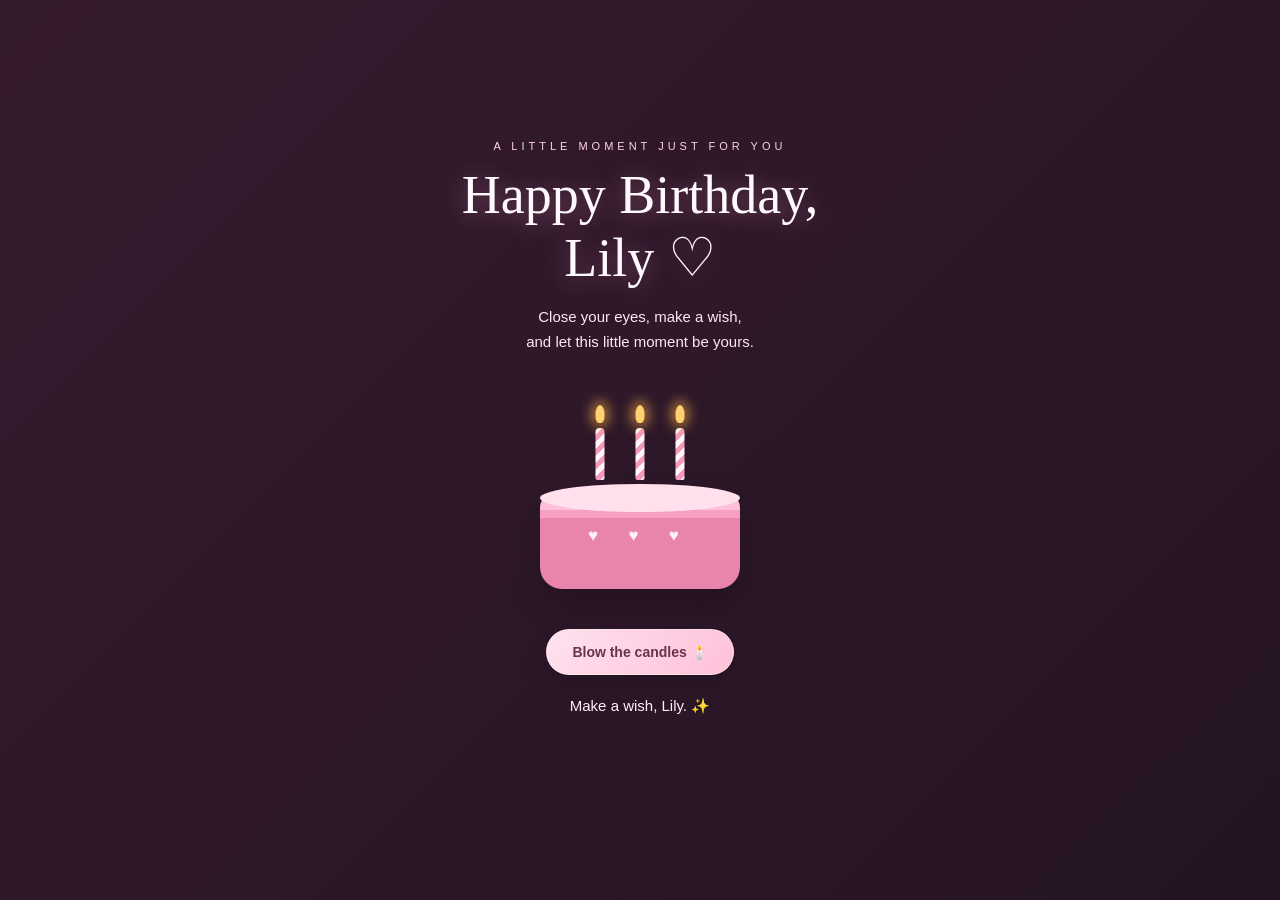
==== birthday.html @ eec91038 "Add files via upload" ====
<!DOCTYPE html>
<html lang="en">
<head>
  <meta charset="UTF-8">
  <meta name="viewport" content="width=device-width, initial-scale=1.0">
  <title>Happy Birthday, Lily 💗</title>

  <style>
    * {
      box-sizing: border-box;
    }

    body {
      margin: 0;
      min-height: 100vh;
      overflow: hidden;
      font-family: Georgia, serif;
      color: #fff8fc;
      background: #321b2c;
    }

    .background-video {
      position: fixed;
      inset: -12px;
      width: calc(100% + 24px);
      height: calc(100% + 24px);
      object-fit: cover;
      filter: blur(10px) brightness(0.48);
      z-index: -2;
    }

    .shade {
      position: fixed;
      inset: 0;
      background: linear-gradient(
        135deg,
        #401c354d,
        #170e1b80
      );
      z-index: -1;
    }

    .birthday-screen {
      min-height: 100vh;
      min-height: 100dvh;
      padding: 24px 16px;
      display: flex;
      align-items: center;
      justify-content: center;
      text-align: center;
    }

    .content {
      width: 100%;
      max-width: 440px;
      animation: appear 1.2s ease both;
    }

    .eyebrow {
      font-family: Arial, sans-serif;
      font-size: 11px;
      letter-spacing: 4px;
      text-transform: uppercase;
      color: #ffd4e5;
    }

    h1 {
      font-size: clamp(36px, 10vw, 54px);
      font-weight: normal;
      margin: 12px 0;
      text-shadow: 0 3px 24px #ff9fc966;
    }

    .subtitle {
      font-family: Arial, sans-serif;
      font-size: 15px;
      color: #ffe9f1;
      line-height: 1.7;
    }

    .cake-area {
      margin: 30px auto 24px;
      width: 240px;
      height: 220px;
      position: relative;
      display: flex;
      justify-content: center;
      align-items: flex-end;
    }

    .cake {
      position: relative;
      width: 200px;
      height: 95px;
      margin-bottom: 16px;
      border-radius: 14px 14px 22px 22px;
      background: linear-gradient(
        #ffbfd7 0 17%,
        #f8a0c2 17% 25%,
        #e985ad 25% 100%
      );
      box-shadow: 0 15px 35px #00000035;
    }

    .cake::before {
      content: "";
      position: absolute;
      width: 100%;
      height: 28px;
      top: -10px;
      left: 0;
      border-radius: 50%;
      background: #ffe0ec;
    }

    .cake::after {
      content: "♥  ♥  ♥";
      position: absolute;
      inset: 32px 0 auto;
      color: #fff0f6;
      font-size: 17px;
      letter-spacing: 13px;
      text-align: center;
    }

    .candles {
      position: absolute;
      z-index: 2;
      top: 43px;
      left: 50%;
      transform: translateX(-50%);
      display: flex;
      gap: 31px;
    }

    .candle {
      width: 9px;
      height: 52px;
      border-radius: 4px 4px 2px 2px;
      background: repeating-linear-gradient(
        135deg,
        #fff6fb 0 5px,
        #f49abd 5px 10px
      );
      position: relative;
    }

    .flame {
      position: absolute;
      top: -23px;
      left: 0;
      width: 9px;
      height: 18px;
      border-radius: 60% 60% 45% 45%;
      background: #ffcf70;
      box-shadow: 0 0 12px 5px #ffb34788;
      animation: flicker .7s infinite alternate;
    }

    .blown .flame {
      display: none;
    }

    .blown .candle::after {
      content: "";
      position: absolute;
      top: -18px;
      left: 3px;
      width: 3px;
      height: 16px;
      border-radius: 50%;
      background: #ffffff9c;
      filter: blur(3px);
      animation: smoke 1.2s forwards;
    }

    button {
      border: 1px solid #ffffff65;
      border-radius: 40px;
      padding: 14px 25px;
      color: #69334d;
      background: linear-gradient(135deg, #ffe3ef, #ffc0d8);
      font-family: Arial, sans-serif;
      font-size: 14px;
      font-weight: bold;
      cursor: pointer;
      box-shadow: 0 8px 25px #00000025;
      transition: transform .2s;
    }

    button:hover {
      transform: translateY(-2px);
    }

    button:focus-visible {
      outline: 2px solid white;
      outline-offset: 4px;
    }

    #result {
      min-height: 50px;
      margin: 18px 0;
      font-family: Arial, sans-serif;
      font-size: 15px;
      line-height: 1.7;
      color: #fff0f6;
    }

    #continueBtn {
      display: none;
    }

    @keyframes flicker {
      from { transform: rotate(-4deg) scale(.95); }
      to { transform: rotate(4deg) scale(1.08); }
    }

    @keyframes smoke {
      to {
        transform: translateY(-24px);
        opacity: 0;
      }
    }

    @keyframes appear {
      from { opacity: 0; transform: translateY(12px); }
      to { opacity: 1; transform: translateY(0); }
    }

    @media (prefers-reduced-motion: reduce) {
      *, *::before, *::after {
        animation-duration: .01ms !important;
        animation-iteration-count: 1 !important;
      }
    }
  </style>
</head>

<body>

  <!-- Replace YOUR_VIDEO.mp4 with Lily's video filename -->
  <video class="background-video"
         autoplay muted loop playsinline aria-hidden="true">
    <source src="V1.mp4" type="video/mp4">
  </video>

  <div class="shade"></div>

  <main class="birthday-screen">
    <section class="content">
      <div class="eyebrow">A little moment just for you</div>

      <h1>Happy Birthday, Lily ♡</h1>

      <p class="subtitle">
        Close your eyes, make a wish,<br>
        and let this little moment be yours.
      </p>

      <div class="cake-area" id="cakeArea">
        <div class="candles">
          <div class="candle"><span class="flame"></span></div>
          <div class="candle"><span class="flame"></span></div>
          <div class="candle"><span class="flame"></span></div>
        </div>
        <div class="cake"></div>
      </div>

      <button id="blowBtn" type="button">
        Blow the candles 🕯️
      </button>

      <p id="result" aria-live="polite">
        Make a wish, Lily. ✨
      </p>

      <button id="continueBtn" type="button">
        Continue to your surprise 💌
      </button>
    </section>
  </main>

  <script>
    const cakeArea = document.getElementById("cakeArea");
    const blowBtn = document.getElementById("blowBtn");
    const result = document.getElementById("result");
    const continueBtn = document.getElementById("continueBtn");

    blowBtn.addEventListener("click", () => {
      cakeArea.classList.add("blown");

      result.textContent =
        "Wish made, Lily! May your day be filled with love and little moments of happiness. 💗";

      blowBtn.disabled = true;
      blowBtn.textContent = "Candles blown out ✨";
      continueBtn.style.display = "inline-block";
    });

    continueBtn.addEventListener("click", () => {
      window.location.href = "message.html";
    });
  </script>

</body>
</html>
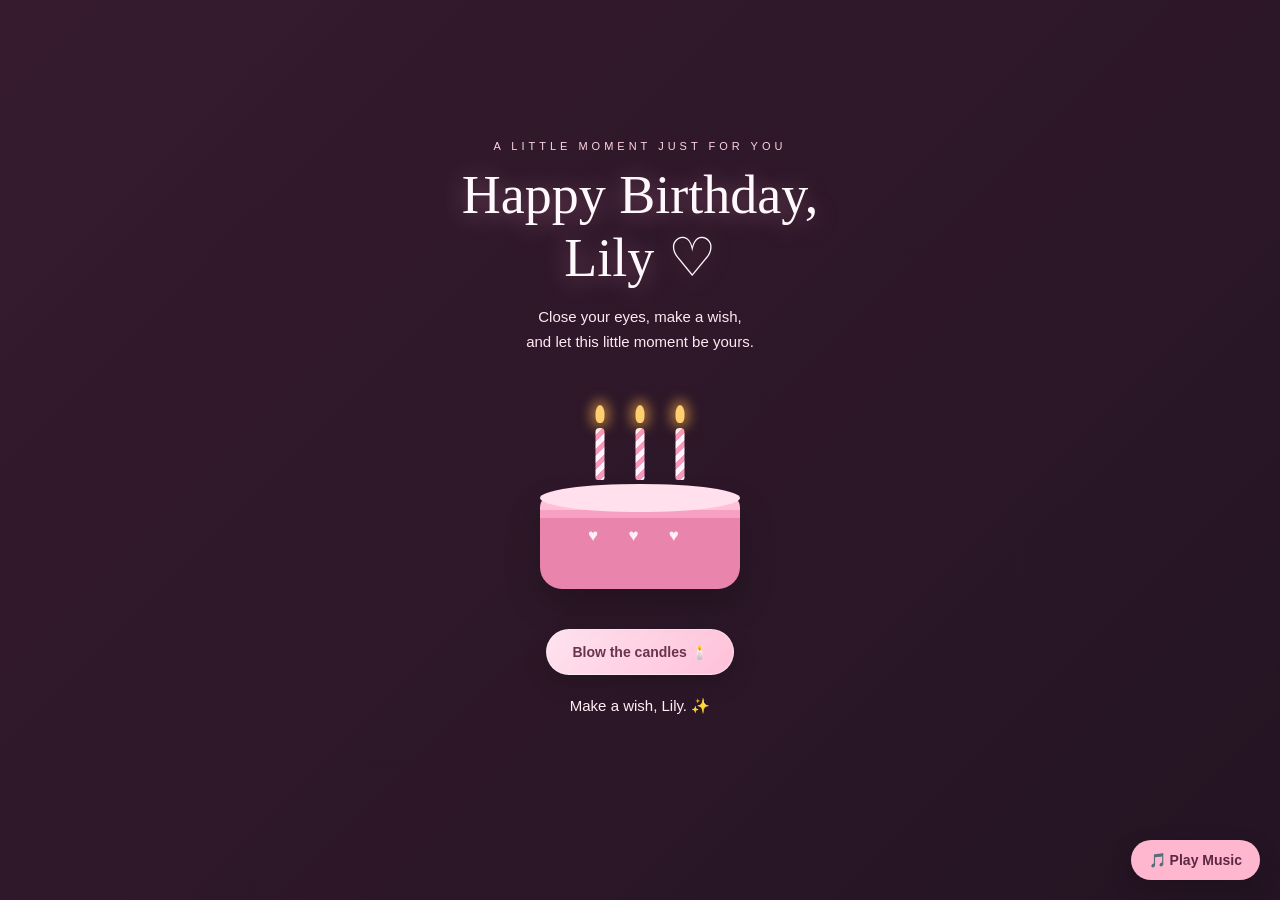
==== commit 8b22d713: "Update birthday.html" ====
--- a/birthday.html
+++ b/birthday.html
@@ -238,6 +238,38 @@
 </head>
 
 <body>
+  <audio id="birthdayMusic" autoplay loop>
+  <source src="birthday-music.mp3" type="audio/mpeg">
+</audio>
+
+<button id="musicButton" onclick="toggleMusic()"
+style="position:fixed; bottom:20px; right:20px; z-index:9999;
+padding:12px 18px; border:0; border-radius:30px;
+background:#ffb7d0; color:#5b2840; cursor:pointer;">
+  🎵 Play Music
+</button>
+
+<script>
+const birthdayMusic = document.getElementById("birthdayMusic");
+const musicButton = document.getElementById("musicButton");
+
+function toggleMusic() {
+  if (birthdayMusic.paused) {
+    birthdayMusic.play().then(() => {
+      musicButton.textContent = "⏸ Pause Music";
+    }).catch(() => {
+      musicButton.textContent = "🎵 Tap to Play";
+    });
+  } else {
+    birthdayMusic.pause();
+    musicButton.textContent = "🎵 Play Music";
+  }
+}
+
+birthdayMusic.addEventListener("play", () => {
+  musicButton.textContent = "⏸ Pause Music";
+});
+</script>
 
   <!-- Replace YOUR_VIDEO.mp4 with Lily's video filename -->
   <video class="background-video"
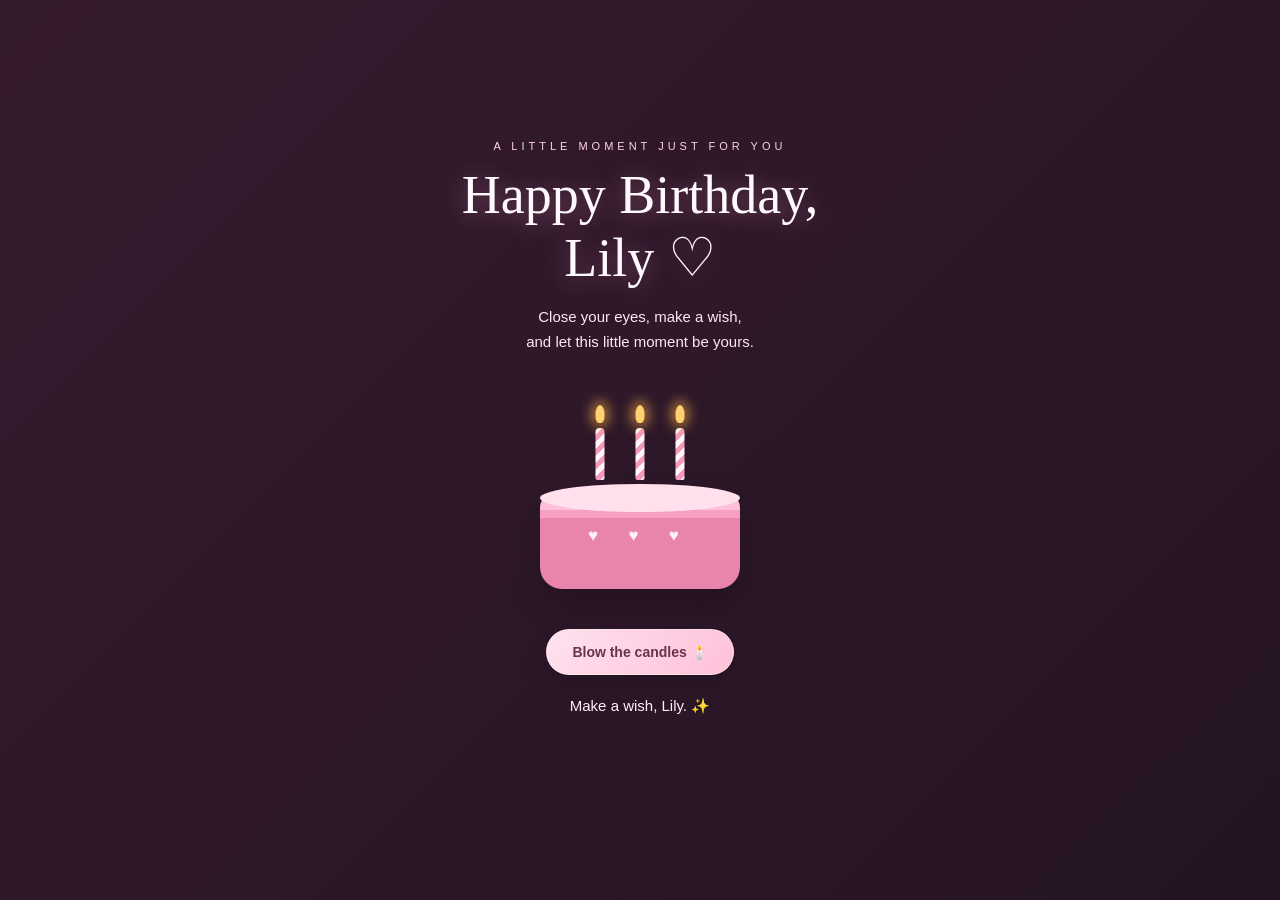
==== commit 8f7f3cb2: "Restore birthday.html content" ====
--- a/birthday.html
+++ b/birthday.html
@@ -242,12 +242,6 @@
   <source src="birthday-music.mp3" type="audio/mpeg">
 </audio>
 
-<button id="musicButton" onclick="toggleMusic()"
-style="position:fixed; bottom:20px; right:20px; z-index:9999;
-padding:12px 18px; border:0; border-radius:30px;
-background:#ffb7d0; color:#5b2840; cursor:pointer;">
-  🎵 Play Music
-</button>
 
 <script>
 const birthdayMusic = document.getElementById("birthdayMusic");
